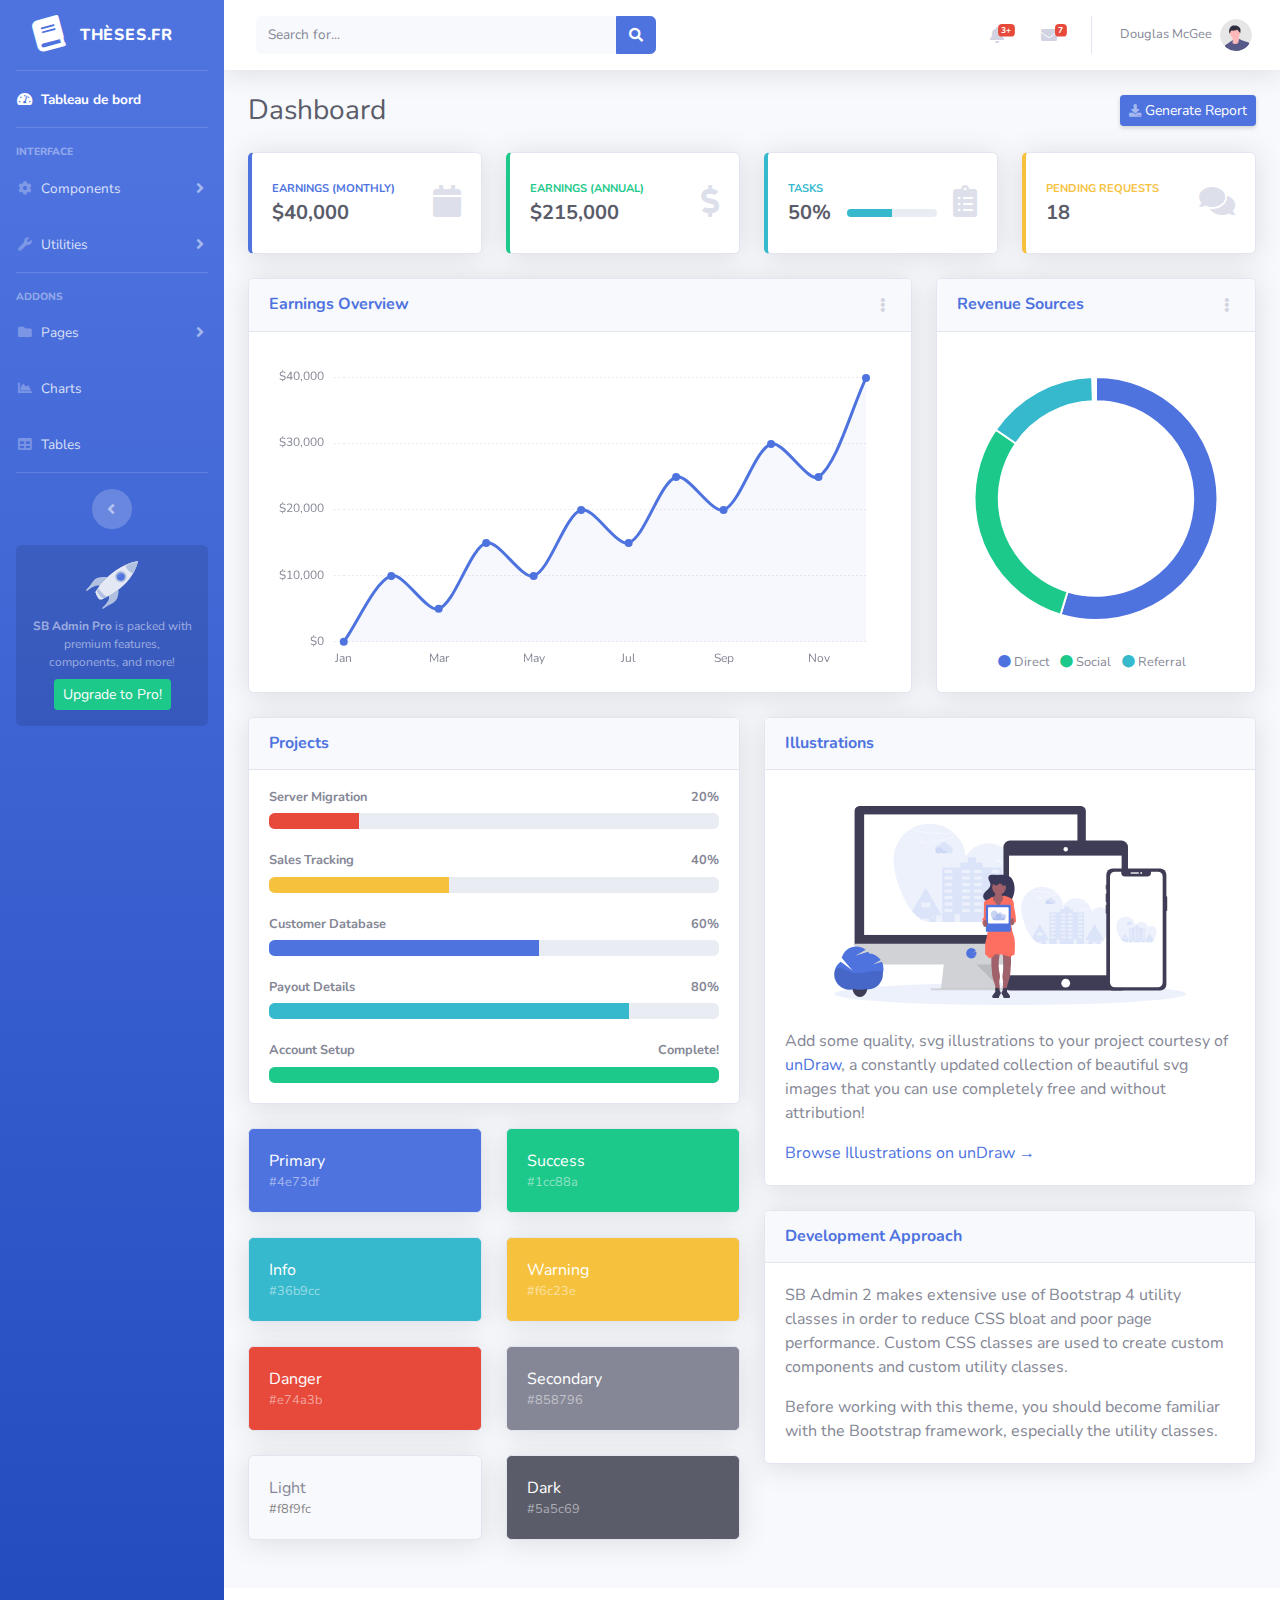
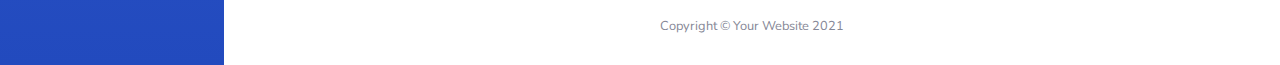
==== index.html @ 5eac092f "template" ====
<!DOCTYPE html>
<html lang="en">

<head>

    <meta charset="utf-8">
    <meta http-equiv="X-UA-Compatible" content="IE=edge">
    <meta name="viewport" content="width=device-width, initial-scale=1, shrink-to-fit=no">
    <meta name="description" content="">
    <meta name="author" content="">

    <title>Thèses.fr </title>

    <!-- Custom fonts for this template-->
    <link href="vendor/fontawesome-free/css/all.min.css" rel="stylesheet" type="text/css">
    <link
        href="https://fonts.googleapis.com/css?family=Nunito:200,200i,300,300i,400,400i,600,600i,700,700i,800,800i,900,900i"
        rel="stylesheet">

    <!-- Custom styles for this template-->
    <link href="css/sb-admin-2.min.css" rel="stylesheet">

</head>

<body id="page-top">

    <!-- Page Wrapper -->
    <div id="wrapper">

        <!-- Sidebar -->
        <ul class="navbar-nav bg-gradient-primary sidebar sidebar-dark accordion" id="accordionSidebar">

            <!-- Sidebar - Brand -->
            <a class="sidebar-brand d-flex align-items-center justify-content-center" href="index.html">
                <div class="sidebar-brand-icon rotate-n-15">
                    <i class="fas fa-book"></i>
                </div>
                <div class="sidebar-brand-text mx-3">Thèses.fr</div>
            </a>

            <!-- Divider -->
            <hr class="sidebar-divider my-0">

            <!-- Nav Item - Dashboard -->
            <li class="nav-item active">
                <a class="nav-link" href="index.html">
                    <i class="fas fa-fw fa-tachometer-alt"></i>
                    <span>Tableau de bord</span></a>
            </li>

            <!-- Divider -->
            <hr class="sidebar-divider">

            <!-- Heading -->
            <div class="sidebar-heading">
                Interface
            </div>

            <!-- Nav Item - Pages Collapse Menu -->
            <li class="nav-item">
                <a class="nav-link collapsed" href="#" data-toggle="collapse" data-target="#collapseTwo"
                    aria-expanded="true" aria-controls="collapseTwo">
                    <i class="fas fa-fw fa-cog"></i>
                    <span>Components</span>
                </a>
                <div id="collapseTwo" class="collapse" aria-labelledby="headingTwo" data-parent="#accordionSidebar">
                    <div class="bg-white py-2 collapse-inner rounded">
                        <h6 class="collapse-header">Custom Components:</h6>
                        <a class="collapse-item" href="buttons.html">Buttons</a>
                        <a class="collapse-item" href="cards.html">Cards</a>
                    </div>
                </div>
            </li>

            <!-- Nav Item - Utilities Collapse Menu -->
            <li class="nav-item">
                <a class="nav-link collapsed" href="#" data-toggle="collapse" data-target="#collapseUtilities"
                    aria-expanded="true" aria-controls="collapseUtilities">
                    <i class="fas fa-fw fa-wrench"></i>
                    <span>Utilities</span>
                </a>
                <div id="collapseUtilities" class="collapse" aria-labelledby="headingUtilities"
                    data-parent="#accordionSidebar">
                    <div class="bg-white py-2 collapse-inner rounded">
                        <h6 class="collapse-header">Custom Utilities:</h6>
                        <a class="collapse-item" href="utilities-color.html">Colors</a>
                        <a class="collapse-item" href="utilities-border.html">Borders</a>
                        <a class="collapse-item" href="utilities-animation.html">Animations</a>
                        <a class="collapse-item" href="utilities-other.html">Other</a>
                    </div>
                </div>
            </li>

            <!-- Divider -->
            <hr class="sidebar-divider">

            <!-- Heading -->
            <div class="sidebar-heading">
                Addons
            </div>

            <!-- Nav Item - Pages Collapse Menu -->
            <li class="nav-item">
                <a class="nav-link collapsed" href="#" data-toggle="collapse" data-target="#collapsePages"
                    aria-expanded="true" aria-controls="collapsePages">
                    <i class="fas fa-fw fa-folder"></i>
                    <span>Pages</span>
                </a>
                <div id="collapsePages" class="collapse" aria-labelledby="headingPages" data-parent="#accordionSidebar">
                    <div class="bg-white py-2 collapse-inner rounded">
                        <h6 class="collapse-header">Login Screens:</h6>
                        <a class="collapse-item" href="login.html">Login</a>
                        <a class="collapse-item" href="register.html">Register</a>
                        <a class="collapse-item" href="forgot-password.html">Forgot Password</a>
                        <div class="collapse-divider"></div>
                        <h6 class="collapse-header">Other Pages:</h6>
                        <a class="collapse-item" href="404.html">404 Page</a>
                        <a class="collapse-item" href="blank.html">Blank Page</a>
                    </div>
                </div>
            </li>

            <!-- Nav Item - Charts -->
            <li class="nav-item">
                <a class="nav-link" href="charts.html">
                    <i class="fas fa-fw fa-chart-area"></i>
                    <span>Charts</span></a>
            </li>

            <!-- Nav Item - Tables -->
            <li class="nav-item">
                <a class="nav-link" href="tables.html">
                    <i class="fas fa-fw fa-table"></i>
                    <span>Tables</span></a>
            </li>

            <!-- Divider -->
            <hr class="sidebar-divider d-none d-md-block">

            <!-- Sidebar Toggler (Sidebar) -->
            <div class="text-center d-none d-md-inline">
                <button class="rounded-circle border-0" id="sidebarToggle"></button>
            </div>

            <!-- Sidebar Message -->
            <div class="sidebar-card d-none d-lg-flex">
                <img class="sidebar-card-illustration mb-2" src="img/undraw_rocket.svg" alt="...">
                <p class="text-center mb-2"><strong>SB Admin Pro</strong> is packed with premium features, components, and more!</p>
                <a class="btn btn-success btn-sm" href="https://startbootstrap.com/theme/sb-admin-pro">Upgrade to Pro!</a>
            </div>

        </ul>
        <!-- End of Sidebar -->

        <!-- Content Wrapper -->
        <div id="content-wrapper" class="d-flex flex-column">

            <!-- Main Content -->
            <div id="content">

                <!-- Topbar -->
                <nav class="navbar navbar-expand navbar-light bg-white topbar mb-4 static-top shadow">

                    <!-- Sidebar Toggle (Topbar) -->
                    <button id="sidebarToggleTop" class="btn btn-link d-md-none rounded-circle mr-3">
                        <i class="fa fa-bars"></i>
                    </button>

                    <!-- Topbar Search -->
                    <form
                        class="d-none d-sm-inline-block form-inline mr-auto ml-md-3 my-2 my-md-0 mw-100 navbar-search">
                        <div class="input-group">
                            <input type="text" class="form-control bg-light border-0 small" placeholder="Search for..."
                                aria-label="Search" aria-describedby="basic-addon2">
                            <div class="input-group-append">
                                <button class="btn btn-primary" type="button">
                                    <i class="fas fa-search fa-sm"></i>
                                </button>
                            </div>
                        </div>
                    </form>

                    <!-- Topbar Navbar -->
                    <ul class="navbar-nav ml-auto">

                        <!-- Nav Item - Search Dropdown (Visible Only XS) -->
                        <li class="nav-item dropdown no-arrow d-sm-none">
                            <a class="nav-link dropdown-toggle" href="#" id="searchDropdown" role="button"
                                data-toggle="dropdown" aria-haspopup="true" aria-expanded="false">
                                <i class="fas fa-search fa-fw"></i>
                            </a>
                            <!-- Dropdown - Messages -->
                            <div class="dropdown-menu dropdown-menu-right p-3 shadow animated--grow-in"
                                aria-labelledby="searchDropdown">
                                <form class="form-inline mr-auto w-100 navbar-search">
                                    <div class="input-group">
                                        <input type="text" class="form-control bg-light border-0 small"
                                            placeholder="Search for..." aria-label="Search"
                                            aria-describedby="basic-addon2">
                                        <div class="input-group-append">
                                            <button class="btn btn-primary" type="button">
                                                <i class="fas fa-search fa-sm"></i>
                                            </button>
                                        </div>
                                    </div>
                                </form>
                            </div>
                        </li>

                        <!-- Nav Item - Alerts -->
                        <li class="nav-item dropdown no-arrow mx-1">
                            <a class="nav-link dropdown-toggle" href="#" id="alertsDropdown" role="button"
                                data-toggle="dropdown" aria-haspopup="true" aria-expanded="false">
                                <i class="fas fa-bell fa-fw"></i>
                                <!-- Counter - Alerts -->
                                <span class="badge badge-danger badge-counter">3+</span>
                            </a>
                            <!-- Dropdown - Alerts -->
                            <div class="dropdown-list dropdown-menu dropdown-menu-right shadow animated--grow-in"
                                aria-labelledby="alertsDropdown">
                                <h6 class="dropdown-header">
                                    Alerts Center
                                </h6>
                                <a class="dropdown-item d-flex align-items-center" href="#">
                                    <div class="mr-3">
                                        <div class="icon-circle bg-primary">
                                            <i class="fas fa-file-alt text-white"></i>
                                        </div>
                                    </div>
                                    <div>
                                        <div class="small text-gray-500">December 12, 2019</div>
                                        <span class="font-weight-bold">A new monthly report is ready to download!</span>
                                    </div>
                                </a>
                                <a class="dropdown-item d-flex align-items-center" href="#">
                                    <div class="mr-3">
                                        <div class="icon-circle bg-success">
                                            <i class="fas fa-donate text-white"></i>
                                        </div>
                                    </div>
                                    <div>
                                        <div class="small text-gray-500">December 7, 2019</div>
                                        $290.29 has been deposited into your account!
                                    </div>
                                </a>
                                <a class="dropdown-item d-flex align-items-center" href="#">
                                    <div class="mr-3">
                                        <div class="icon-circle bg-warning">
                                            <i class="fas fa-exclamation-triangle text-white"></i>
                                        </div>
                                    </div>
                                    <div>
                                        <div class="small text-gray-500">December 2, 2019</div>
                                        Spending Alert: We've noticed unusually high spending for your account.
                                    </div>
                                </a>
                                <a class="dropdown-item text-center small text-gray-500" href="#">Show All Alerts</a>
                            </div>
                        </li>

                        <!-- Nav Item - Messages -->
                        <li class="nav-item dropdown no-arrow mx-1">
                            <a class="nav-link dropdown-toggle" href="#" id="messagesDropdown" role="button"
                                data-toggle="dropdown" aria-haspopup="true" aria-expanded="false">
                                <i class="fas fa-envelope fa-fw"></i>
                                <!-- Counter - Messages -->
                                <span class="badge badge-danger badge-counter">7</span>
                            </a>
                            <!-- Dropdown - Messages -->
                            <div class="dropdown-list dropdown-menu dropdown-menu-right shadow animated--grow-in"
                                aria-labelledby="messagesDropdown">
                                <h6 class="dropdown-header">
                                    Message Center
                                </h6>
                                <a class="dropdown-item d-flex align-items-center" href="#">
                                    <div class="dropdown-list-image mr-3">
                                        <img class="rounded-circle" src="img/undraw_profile_1.svg"
                                            alt="...">
                                        <div class="status-indicator bg-success"></div>
                                    </div>
                                    <div class="font-weight-bold">
                                        <div class="text-truncate">Hi there! I am wondering if you can help me with a
                                            problem I've been having.</div>
                                        <div class="small text-gray-500">Emily Fowler · 58m</div>
                                    </div>
                                </a>
                                <a class="dropdown-item d-flex align-items-center" href="#">
                                    <div class="dropdown-list-image mr-3">
                                        <img class="rounded-circle" src="img/undraw_profile_2.svg"
                                            alt="...">
                                        <div class="status-indicator"></div>
                                    </div>
                                    <div>
                                        <div class="text-truncate">I have the photos that you ordered last month, how
                                            would you like them sent to you?</div>
                                        <div class="small text-gray-500">Jae Chun · 1d</div>
                                    </div>
                                </a>
                                <a class="dropdown-item d-flex align-items-center" href="#">
                                    <div class="dropdown-list-image mr-3">
                                        <img class="rounded-circle" src="img/undraw_profile_3.svg"
                                            alt="...">
                                        <div class="status-indicator bg-warning"></div>
                                    </div>
                                    <div>
                                        <div class="text-truncate">Last month's report looks great, I am very happy with
                                            the progress so far, keep up the good work!</div>
                                        <div class="small text-gray-500">Morgan Alvarez · 2d</div>
                                    </div>
                                </a>
                                <a class="dropdown-item d-flex align-items-center" href="#">
                                    <div class="dropdown-list-image mr-3">
                                        <img class="rounded-circle" src="https://source.unsplash.com/Mv9hjnEUHR4/60x60"
                                            alt="...">
                                        <div class="status-indicator bg-success"></div>
                                    </div>
                                    <div>
                                        <div class="text-truncate">Am I a good boy? The reason I ask is because someone
                                            told me that people say this to all dogs, even if they aren't good...</div>
                                        <div class="small text-gray-500">Chicken the Dog · 2w</div>
                                    </div>
                                </a>
                                <a class="dropdown-item text-center small text-gray-500" href="#">Read More Messages</a>
                            </div>
                        </li>

                        <div class="topbar-divider d-none d-sm-block"></div>

                        <!-- Nav Item - User Information -->
                        <li class="nav-item dropdown no-arrow">
                            <a class="nav-link dropdown-toggle" href="#" id="userDropdown" role="button"
                                data-toggle="dropdown" aria-haspopup="true" aria-expanded="false">
                                <span class="mr-2 d-none d-lg-inline text-gray-600 small">Douglas McGee</span>
                                <img class="img-profile rounded-circle"
                                    src="img/undraw_profile.svg">
                            </a>
                            <!-- Dropdown - User Information -->
                            <div class="dropdown-menu dropdown-menu-right shadow animated--grow-in"
                                aria-labelledby="userDropdown">
                                <a class="dropdown-item" href="#">
                                    <i class="fas fa-user fa-sm fa-fw mr-2 text-gray-400"></i>
                                    Profile
                                </a>
                                <a class="dropdown-item" href="#">
                                    <i class="fas fa-cogs fa-sm fa-fw mr-2 text-gray-400"></i>
                                    Settings
                                </a>
                                <a class="dropdown-item" href="#">
                                    <i class="fas fa-list fa-sm fa-fw mr-2 text-gray-400"></i>
                                    Activity Log
                                </a>
                                <div class="dropdown-divider"></div>
                                <a class="dropdown-item" href="#" data-toggle="modal" data-target="#logoutModal">
                                    <i class="fas fa-sign-out-alt fa-sm fa-fw mr-2 text-gray-400"></i>
                                    Logout
                                </a>
                            </div>
                        </li>

                    </ul>

                </nav>
                <!-- End of Topbar -->

                <!-- Begin Page Content -->
                <div class="container-fluid">

                    <!-- Page Heading -->
                    <div class="d-sm-flex align-items-center justify-content-between mb-4">
                        <h1 class="h3 mb-0 text-gray-800">Dashboard</h1>
                        <a href="#" class="d-none d-sm-inline-block btn btn-sm btn-primary shadow-sm"><i
                                class="fas fa-download fa-sm text-white-50"></i> Generate Report</a>
                    </div>

                    <!-- Content Row -->
                    <div class="row">

                        <!-- Earnings (Monthly) Card Example -->
                        <div class="col-xl-3 col-md-6 mb-4">
                            <div class="card border-left-primary shadow h-100 py-2">
                                <div class="card-body">
                                    <div class="row no-gutters align-items-center">
                                        <div class="col mr-2">
                                            <div class="text-xs font-weight-bold text-primary text-uppercase mb-1">
                                                Earnings (Monthly)</div>
                                            <div class="h5 mb-0 font-weight-bold text-gray-800">$40,000</div>
                                        </div>
                                        <div class="col-auto">
                                            <i class="fas fa-calendar fa-2x text-gray-300"></i>
                                        </div>
                                    </div>
                                </div>
                            </div>
                        </div>

                        <!-- Earnings (Monthly) Card Example -->
                        <div class="col-xl-3 col-md-6 mb-4">
                            <div class="card border-left-success shadow h-100 py-2">
                                <div class="card-body">
                                    <div class="row no-gutters align-items-center">
                                        <div class="col mr-2">
                                            <div class="text-xs font-weight-bold text-success text-uppercase mb-1">
                                                Earnings (Annual)</div>
                                            <div class="h5 mb-0 font-weight-bold text-gray-800">$215,000</div>
                                        </div>
                                        <div class="col-auto">
                                            <i class="fas fa-dollar-sign fa-2x text-gray-300"></i>
                                        </div>
                                    </div>
                                </div>
                            </div>
                        </div>

                        <!-- Earnings (Monthly) Card Example -->
                        <div class="col-xl-3 col-md-6 mb-4">
                            <div class="card border-left-info shadow h-100 py-2">
                                <div class="card-body">
                                    <div class="row no-gutters align-items-center">
                                        <div class="col mr-2">
                                            <div class="text-xs font-weight-bold text-info text-uppercase mb-1">Tasks
                                            </div>
                                            <div class="row no-gutters align-items-center">
                                                <div class="col-auto">
                                                    <div class="h5 mb-0 mr-3 font-weight-bold text-gray-800">50%</div>
                                                </div>
                                                <div class="col">
                                                    <div class="progress progress-sm mr-2">
                                                        <div class="progress-bar bg-info" role="progressbar"
                                                            style="width: 50%" aria-valuenow="50" aria-valuemin="0"
                                                            aria-valuemax="100"></div>
                                                    </div>
                                                </div>
                                            </div>
                                        </div>
                                        <div class="col-auto">
                                            <i class="fas fa-clipboard-list fa-2x text-gray-300"></i>
                                        </div>
                                    </div>
                                </div>
                            </div>
                        </div>

                        <!-- Pending Requests Card Example -->
                        <div class="col-xl-3 col-md-6 mb-4">
                            <div class="card border-left-warning shadow h-100 py-2">
                                <div class="card-body">
                                    <div class="row no-gutters align-items-center">
                                        <div class="col mr-2">
                                            <div class="text-xs font-weight-bold text-warning text-uppercase mb-1">
                                                Pending Requests</div>
                                            <div class="h5 mb-0 font-weight-bold text-gray-800">18</div>
                                        </div>
                                        <div class="col-auto">
                                            <i class="fas fa-comments fa-2x text-gray-300"></i>
                                        </div>
                                    </div>
                                </div>
                            </div>
                        </div>
                    </div>

                    <!-- Content Row -->

                    <div class="row">

                        <!-- Area Chart -->
                        <div class="col-xl-8 col-lg-7">
                            <div class="card shadow mb-4">
                                <!-- Card Header - Dropdown -->
                                <div
                                    class="card-header py-3 d-flex flex-row align-items-center justify-content-between">
                                    <h6 class="m-0 font-weight-bold text-primary">Earnings Overview</h6>
                                    <div class="dropdown no-arrow">
                                        <a class="dropdown-toggle" href="#" role="button" id="dropdownMenuLink"
                                            data-toggle="dropdown" aria-haspopup="true" aria-expanded="false">
                                            <i class="fas fa-ellipsis-v fa-sm fa-fw text-gray-400"></i>
                                        </a>
                                        <div class="dropdown-menu dropdown-menu-right shadow animated--fade-in"
                                            aria-labelledby="dropdownMenuLink">
                                            <div class="dropdown-header">Dropdown Header:</div>
                                            <a class="dropdown-item" href="#">Action</a>
                                            <a class="dropdown-item" href="#">Another action</a>
                                            <div class="dropdown-divider"></div>
                                            <a class="dropdown-item" href="#">Something else here</a>
                                        </div>
                                    </div>
                                </div>
                                <!-- Card Body -->
                                <div class="card-body">
                                    <div class="chart-area">
                                        <canvas id="myAreaChart"></canvas>
                                    </div>
                                </div>
                            </div>
                        </div>

                        <!-- Pie Chart -->
                        <div class="col-xl-4 col-lg-5">
                            <div class="card shadow mb-4">
                                <!-- Card Header - Dropdown -->
                                <div
                                    class="card-header py-3 d-flex flex-row align-items-center justify-content-between">
                                    <h6 class="m-0 font-weight-bold text-primary">Revenue Sources</h6>
                                    <div class="dropdown no-arrow">
                                        <a class="dropdown-toggle" href="#" role="button" id="dropdownMenuLink"
                                            data-toggle="dropdown" aria-haspopup="true" aria-expanded="false">
                                            <i class="fas fa-ellipsis-v fa-sm fa-fw text-gray-400"></i>
                                        </a>
                                        <div class="dropdown-menu dropdown-menu-right shadow animated--fade-in"
                                            aria-labelledby="dropdownMenuLink">
                                            <div class="dropdown-header">Dropdown Header:</div>
                                            <a class="dropdown-item" href="#">Action</a>
                                            <a class="dropdown-item" href="#">Another action</a>
                                            <div class="dropdown-divider"></div>
                                            <a class="dropdown-item" href="#">Something else here</a>
                                        </div>
                                    </div>
                                </div>
                                <!-- Card Body -->
                                <div class="card-body">
                                    <div class="chart-pie pt-4 pb-2">
                                        <canvas id="myPieChart"></canvas>
                                    </div>
                                    <div class="mt-4 text-center small">
                                        <span class="mr-2">
                                            <i class="fas fa-circle text-primary"></i> Direct
                                        </span>
                                        <span class="mr-2">
                                            <i class="fas fa-circle text-success"></i> Social
                                        </span>
                                        <span class="mr-2">
                                            <i class="fas fa-circle text-info"></i> Referral
                                        </span>
                                    </div>
                                </div>
                            </div>
                        </div>
                    </div>

                    <!-- Content Row -->
                    <div class="row">

                        <!-- Content Column -->
                        <div class="col-lg-6 mb-4">

                            <!-- Project Card Example -->
                            <div class="card shadow mb-4">
                                <div class="card-header py-3">
                                    <h6 class="m-0 font-weight-bold text-primary">Projects</h6>
                                </div>
                                <div class="card-body">
                                    <h4 class="small font-weight-bold">Server Migration <span
                                            class="float-right">20%</span></h4>
                                    <div class="progress mb-4">
                                        <div class="progress-bar bg-danger" role="progressbar" style="width: 20%"
                                            aria-valuenow="20" aria-valuemin="0" aria-valuemax="100"></div>
                                    </div>
                                    <h4 class="small font-weight-bold">Sales Tracking <span
                                            class="float-right">40%</span></h4>
                                    <div class="progress mb-4">
                                        <div class="progress-bar bg-warning" role="progressbar" style="width: 40%"
                                            aria-valuenow="40" aria-valuemin="0" aria-valuemax="100"></div>
                                    </div>
                                    <h4 class="small font-weight-bold">Customer Database <span
                                            class="float-right">60%</span></h4>
                                    <div class="progress mb-4">
                                        <div class="progress-bar" role="progressbar" style="width: 60%"
                                            aria-valuenow="60" aria-valuemin="0" aria-valuemax="100"></div>
                                    </div>
                                    <h4 class="small font-weight-bold">Payout Details <span
                                            class="float-right">80%</span></h4>
                                    <div class="progress mb-4">
                                        <div class="progress-bar bg-info" role="progressbar" style="width: 80%"
                                            aria-valuenow="80" aria-valuemin="0" aria-valuemax="100"></div>
                                    </div>
                                    <h4 class="small font-weight-bold">Account Setup <span
                                            class="float-right">Complete!</span></h4>
                                    <div class="progress">
                                        <div class="progress-bar bg-success" role="progressbar" style="width: 100%"
                                            aria-valuenow="100" aria-valuemin="0" aria-valuemax="100"></div>
                                    </div>
                                </div>
                            </div>

                            <!-- Color System -->
                            <div class="row">
                                <div class="col-lg-6 mb-4">
                                    <div class="card bg-primary text-white shadow">
                                        <div class="card-body">
                                            Primary
                                            <div class="text-white-50 small">#4e73df</div>
                                        </div>
                                    </div>
                                </div>
                                <div class="col-lg-6 mb-4">
                                    <div class="card bg-success text-white shadow">
                                        <div class="card-body">
                                            Success
                                            <div class="text-white-50 small">#1cc88a</div>
                                        </div>
                                    </div>
                                </div>
                                <div class="col-lg-6 mb-4">
                                    <div class="card bg-info text-white shadow">
                                        <div class="card-body">
                                            Info
                                            <div class="text-white-50 small">#36b9cc</div>
                                        </div>
                                    </div>
                                </div>
                                <div class="col-lg-6 mb-4">
                                    <div class="card bg-warning text-white shadow">
                                        <div class="card-body">
                                            Warning
                                            <div class="text-white-50 small">#f6c23e</div>
                                        </div>
                                    </div>
                                </div>
                                <div class="col-lg-6 mb-4">
                                    <div class="card bg-danger text-white shadow">
                                        <div class="card-body">
                                            Danger
                                            <div class="text-white-50 small">#e74a3b</div>
                                        </div>
                                    </div>
                                </div>
                                <div class="col-lg-6 mb-4">
                                    <div class="card bg-secondary text-white shadow">
                                        <div class="card-body">
                                            Secondary
                                            <div class="text-white-50 small">#858796</div>
                                        </div>
                                    </div>
                                </div>
                                <div class="col-lg-6 mb-4">
                                    <div class="card bg-light text-black shadow">
                                        <div class="card-body">
                                            Light
                                            <div class="text-black-50 small">#f8f9fc</div>
                                        </div>
                                    </div>
                                </div>
                                <div class="col-lg-6 mb-4">
                                    <div class="card bg-dark text-white shadow">
                                        <div class="card-body">
                                            Dark
                                            <div class="text-white-50 small">#5a5c69</div>
                                        </div>
                                    </div>
                                </div>
                            </div>

                        </div>

                        <div class="col-lg-6 mb-4">

                            <!-- Illustrations -->
                            <div class="card shadow mb-4">
                                <div class="card-header py-3">
                                    <h6 class="m-0 font-weight-bold text-primary">Illustrations</h6>
                                </div>
                                <div class="card-body">
                                    <div class="text-center">
                                        <img class="img-fluid px-3 px-sm-4 mt-3 mb-4" style="width: 25rem;"
                                            src="img/undraw_posting_photo.svg" alt="...">
                                    </div>
                                    <p>Add some quality, svg illustrations to your project courtesy of <a
                                            target="_blank" rel="nofollow" href="https://undraw.co/">unDraw</a>, a
                                        constantly updated collection of beautiful svg images that you can use
                                        completely free and without attribution!</p>
                                    <a target="_blank" rel="nofollow" href="https://undraw.co/">Browse Illustrations on
                                        unDraw &rarr;</a>
                                </div>
                            </div>

                            <!-- Approach -->
                            <div class="card shadow mb-4">
                                <div class="card-header py-3">
                                    <h6 class="m-0 font-weight-bold text-primary">Development Approach</h6>
                                </div>
                                <div class="card-body">
                                    <p>SB Admin 2 makes extensive use of Bootstrap 4 utility classes in order to reduce
                                        CSS bloat and poor page performance. Custom CSS classes are used to create
                                        custom components and custom utility classes.</p>
                                    <p class="mb-0">Before working with this theme, you should become familiar with the
                                        Bootstrap framework, especially the utility classes.</p>
                                </div>
                            </div>

                        </div>
                    </div>

                </div>
                <!-- /.container-fluid -->

            </div>
            <!-- End of Main Content -->

            <!-- Footer -->
            <footer class="sticky-footer bg-white">
                <div class="container my-auto">
                    <div class="copyright text-center my-auto">
                        <span>Copyright &copy; Your Website 2021</span>
                    </div>
                </div>
            </footer>
            <!-- End of Footer -->

        </div>
        <!-- End of Content Wrapper -->

    </div>
    <!-- End of Page Wrapper -->

    <!-- Scroll to Top Button-->
    <a class="scroll-to-top rounded" href="#page-top">
        <i class="fas fa-angle-up"></i>
    </a>

    <!-- Logout Modal-->
    <div class="modal fade" id="logoutModal" tabindex="-1" role="dialog" aria-labelledby="exampleModalLabel"
        aria-hidden="true">
        <div class="modal-dialog" role="document">
            <div class="modal-content">
                <div class="modal-header">
                    <h5 class="modal-title" id="exampleModalLabel">Ready to Leave?</h5>
                    <button class="close" type="button" data-dismiss="modal" aria-label="Close">
                        <span aria-hidden="true">×</span>
                    </button>
                </div>
                <div class="modal-body">Select "Logout" below if you are ready to end your current session.</div>
                <div class="modal-footer">
                    <button class="btn btn-secondary" type="button" data-dismiss="modal">Cancel</button>
                    <a class="btn btn-primary" href="login.html">Logout</a>
                </div>
            </div>
        </div>
    </div>

    <!-- Bootstrap core JavaScript-->
    <script src="vendor/jquery/jquery.min.js"></script>
    <script src="vendor/bootstrap/js/bootstrap.bundle.min.js"></script>

    <!-- Core plugin JavaScript-->
    <script src="vendor/jquery-easing/jquery.easing.min.js"></script>

    <!-- Custom scripts for all pages-->
    <script src="js/sb-admin-2.min.js"></script>

    <!-- Page level plugins -->
    <script src="vendor/chart.js/Chart.min.js"></script>

    <!-- Page level custom scripts -->
    <script src="js/demo/chart-area-demo.js"></script>
    <script src="js/demo/chart-pie-demo.js"></script>

</body>

</html>
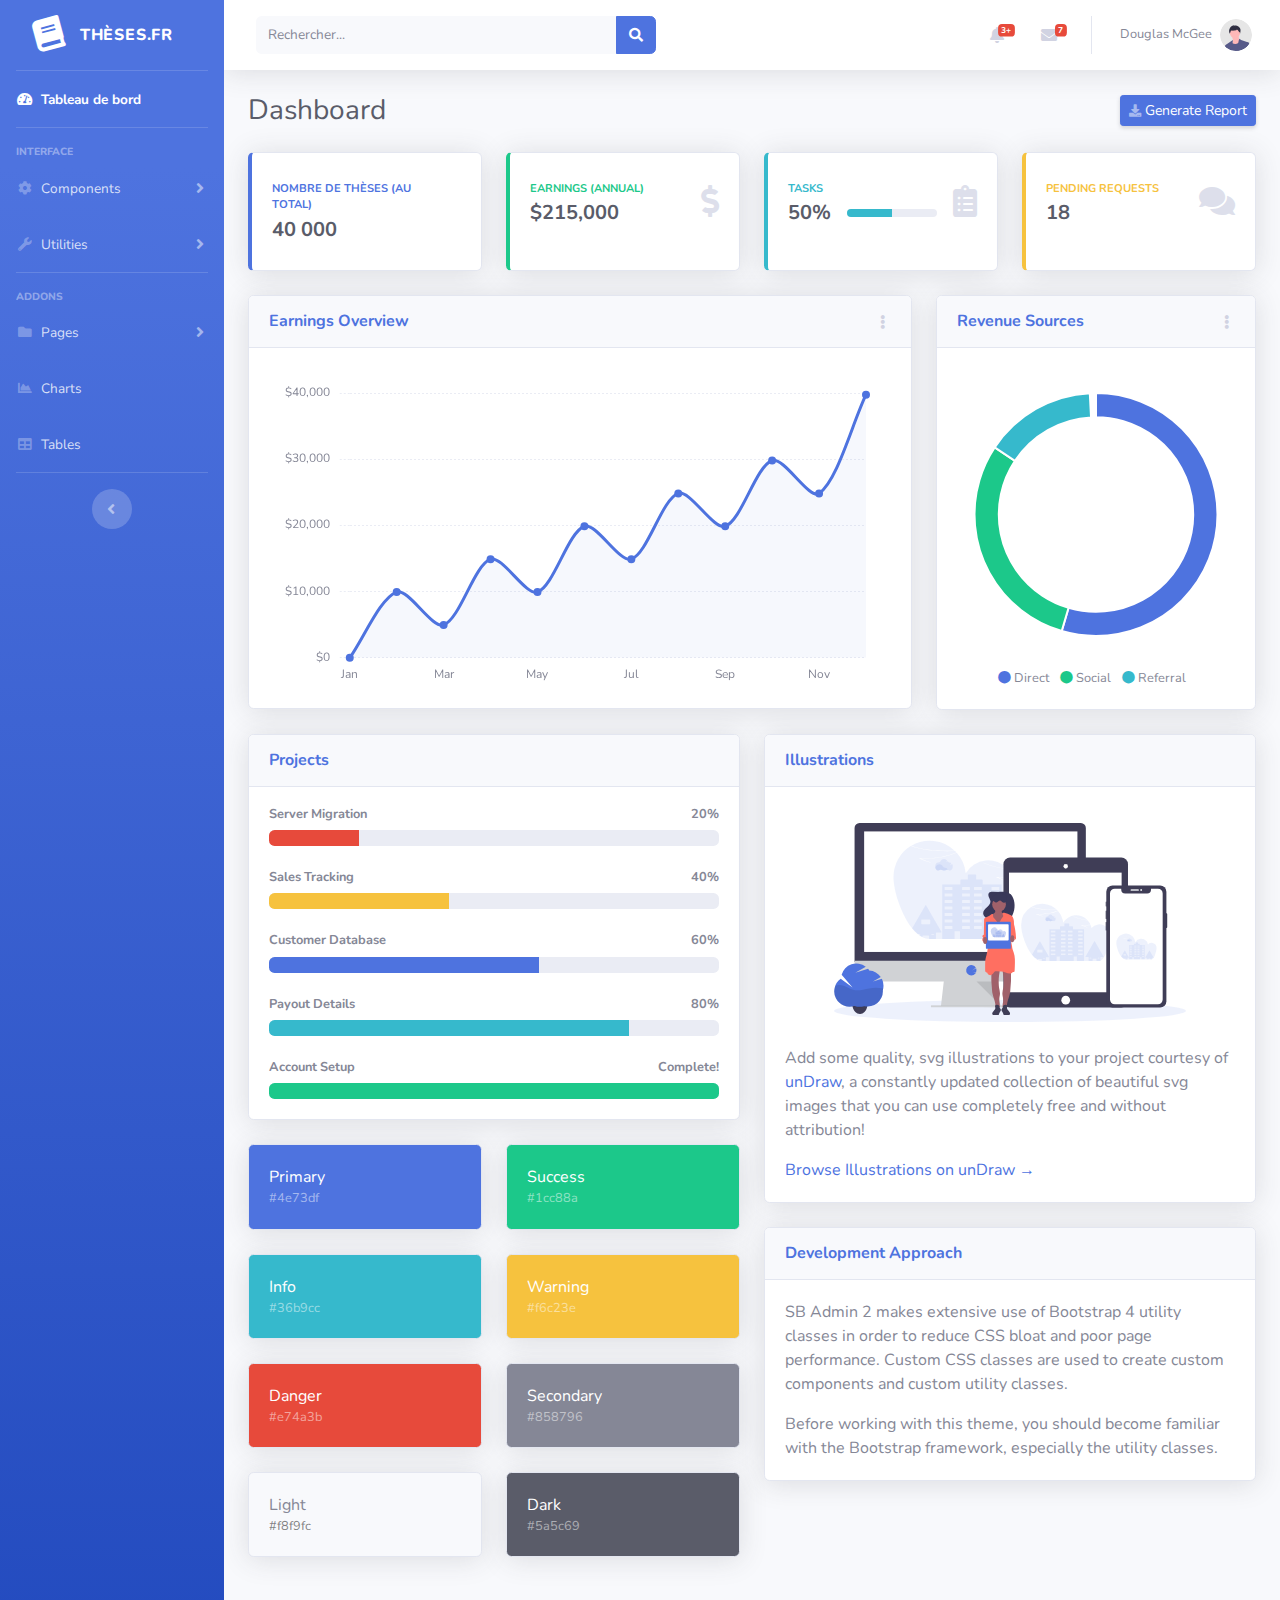
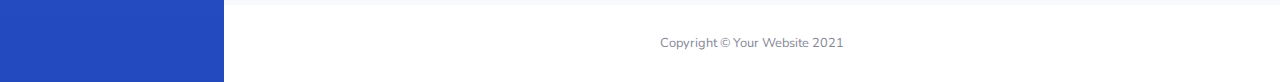
==== commit afedec63: "change" ====
--- a/index.html
+++ b/index.html
@@ -142,12 +142,6 @@
                 <button class="rounded-circle border-0" id="sidebarToggle"></button>
             </div>
 
-            <!-- Sidebar Message -->
-            <div class="sidebar-card d-none d-lg-flex">
-                <img class="sidebar-card-illustration mb-2" src="img/undraw_rocket.svg" alt="...">
-                <p class="text-center mb-2"><strong>SB Admin Pro</strong> is packed with premium features, components, and more!</p>
-                <a class="btn btn-success btn-sm" href="https://startbootstrap.com/theme/sb-admin-pro">Upgrade to Pro!</a>
-            </div>
 
         </ul>
         <!-- End of Sidebar -->
@@ -170,7 +164,7 @@
                     <form
                         class="d-none d-sm-inline-block form-inline mr-auto ml-md-3 my-2 my-md-0 mw-100 navbar-search">
                         <div class="input-group">
-                            <input type="text" class="form-control bg-light border-0 small" placeholder="Search for..."
+                            <input type="text" class="form-control bg-light border-0 small" placeholder="Rechercher..."
                                 aria-label="Search" aria-describedby="basic-addon2">
                             <div class="input-group-append">
                                 <button class="btn btn-primary" type="button">
@@ -382,11 +376,11 @@
                                     <div class="row no-gutters align-items-center">
                                         <div class="col mr-2">
                                             <div class="text-xs font-weight-bold text-primary text-uppercase mb-1">
-                                                Earnings (Monthly)</div>
-                                            <div class="h5 mb-0 font-weight-bold text-gray-800">$40,000</div>
+                                                Nombre de thèses (au total)</div>
+                                            <div class="h5 mb-0 font-weight-bold text-gray-800">40 000</div>
                                         </div>
                                         <div class="col-auto">
-                                            <i class="fas fa-calendar fa-2x text-gray-300"></i>
+                                            <i class="fas fa-nu fa-2x text-gray-300"></i>
                                         </div>
                                     </div>
                                 </div>
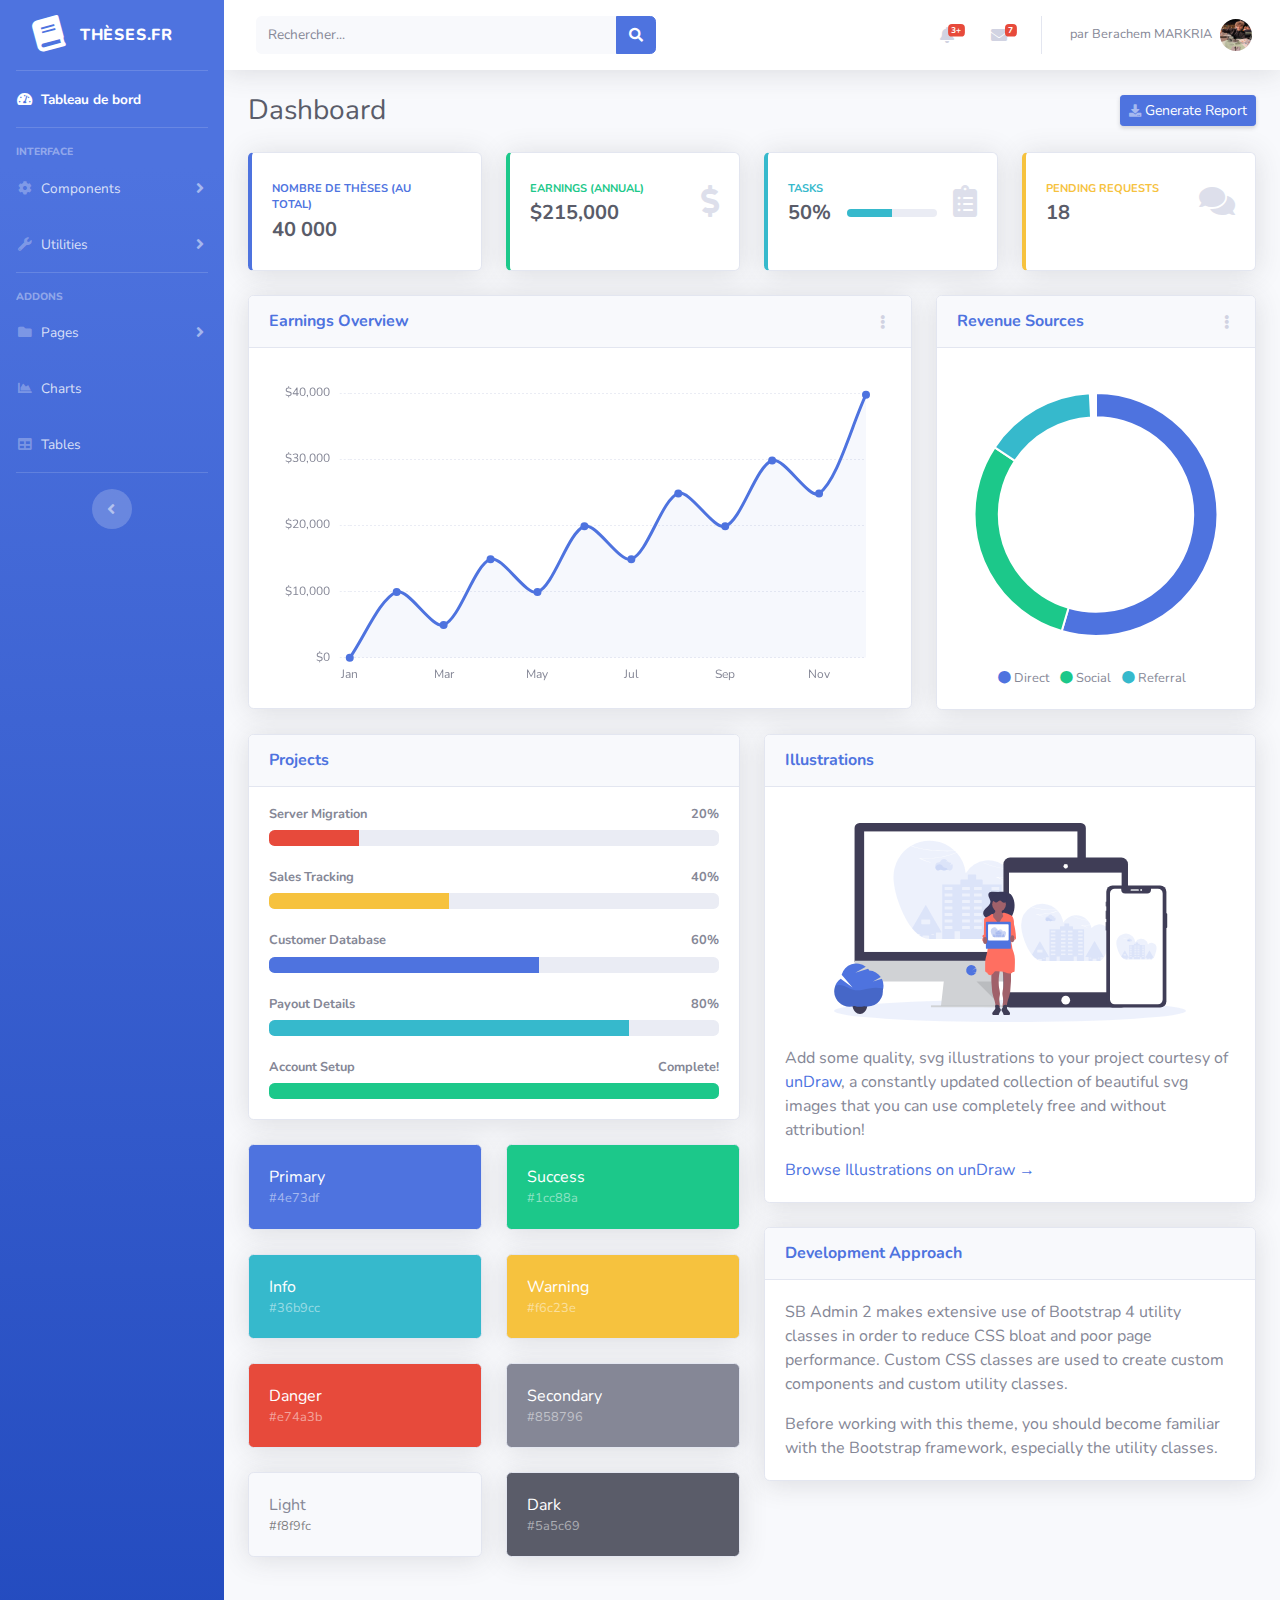
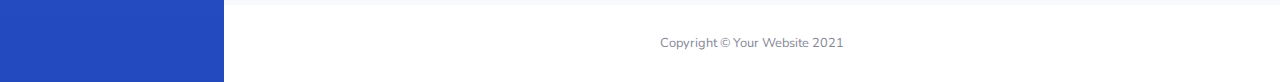
==== commit ed835196: "push" ====
--- a/index.html
+++ b/index.html
@@ -324,9 +324,9 @@
                         <li class="nav-item dropdown no-arrow">
                             <a class="nav-link dropdown-toggle" href="#" id="userDropdown" role="button"
                                 data-toggle="dropdown" aria-haspopup="true" aria-expanded="false">
-                                <span class="mr-2 d-none d-lg-inline text-gray-600 small">Douglas McGee</span>
+                                <span class="mr-2 d-none d-lg-inline text-gray-600 small">par Berachem MARKRIA</span>
                                 <img class="img-profile rounded-circle"
-                                    src="img/undraw_profile.svg">
+                                    src="img/moi.png">
                             </a>
                             <!-- Dropdown - User Information -->
                             <div class="dropdown-menu dropdown-menu-right shadow animated--grow-in"
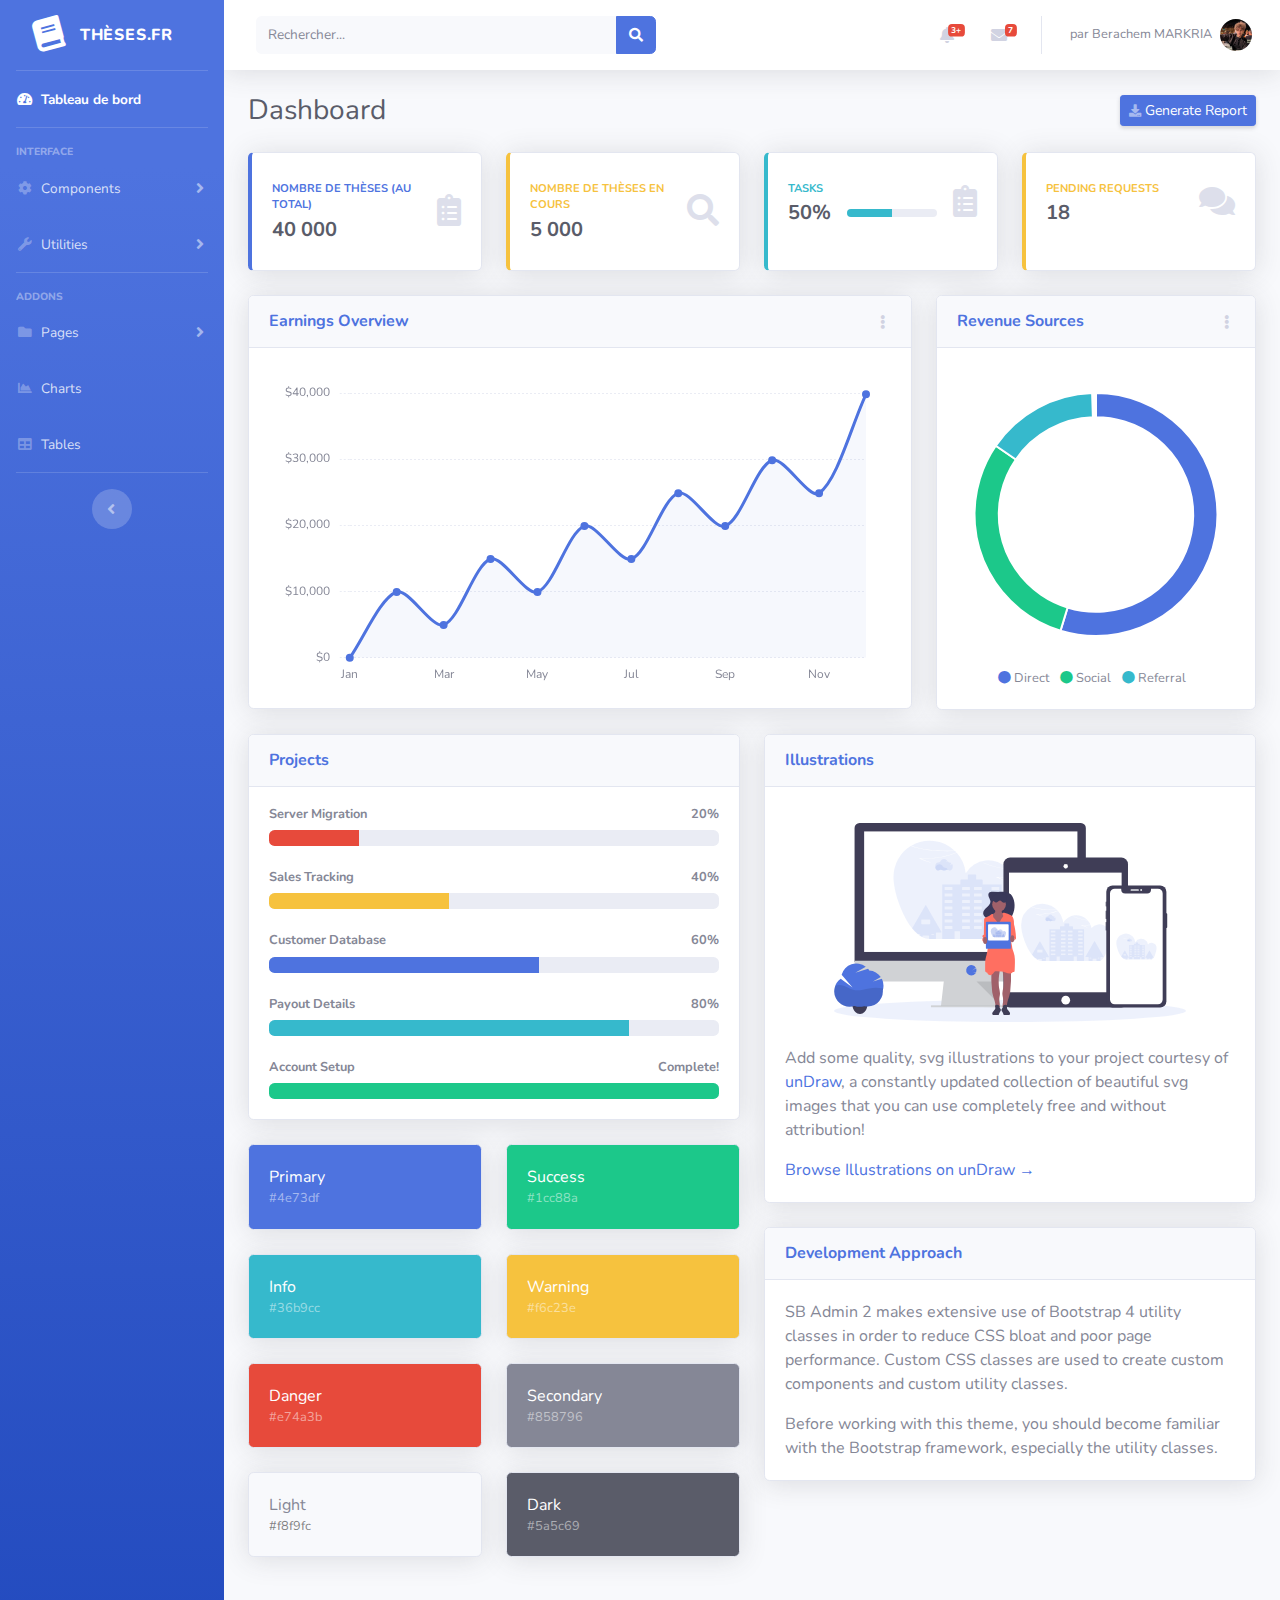
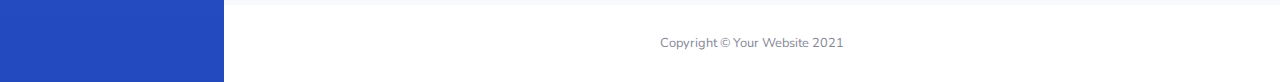
==== commit c977e38a: "jj" ====
--- a/index.html
+++ b/index.html
@@ -380,7 +380,7 @@
                                             <div class="h5 mb-0 font-weight-bold text-gray-800">40 000</div>
                                         </div>
                                         <div class="col-auto">
-                                            <i class="fas fa-nu fa-2x text-gray-300"></i>
+                                            <i class="fas fa-clipboard-list fa-2x text-gray-300"></i>
                                         </div>
                                     </div>
                                 </div>
@@ -389,16 +389,16 @@
 
                         <!-- Earnings (Monthly) Card Example -->
                         <div class="col-xl-3 col-md-6 mb-4">
-                            <div class="card border-left-success shadow h-100 py-2">
+                            <div class="card border-left-warning shadow h-100 py-2">
                                 <div class="card-body">
                                     <div class="row no-gutters align-items-center">
                                         <div class="col mr-2">
-                                            <div class="text-xs font-weight-bold text-success text-uppercase mb-1">
-                                                Earnings (Annual)</div>
-                                            <div class="h5 mb-0 font-weight-bold text-gray-800">$215,000</div>
+                                            <div class="text-xs font-weight-bold text-warning text-uppercase mb-1">
+                                                Nombre de thèses en cours</div>
+                                            <div class="h5 mb-0 font-weight-bold text-gray-800">5 000</div>
                                         </div>
                                         <div class="col-auto">
-                                            <i class="fas fa-dollar-sign fa-2x text-gray-300"></i>
+                                            <i class="fas fa-search fa-2x text-gray-300"></i>
                                         </div>
                                     </div>
                                 </div>
